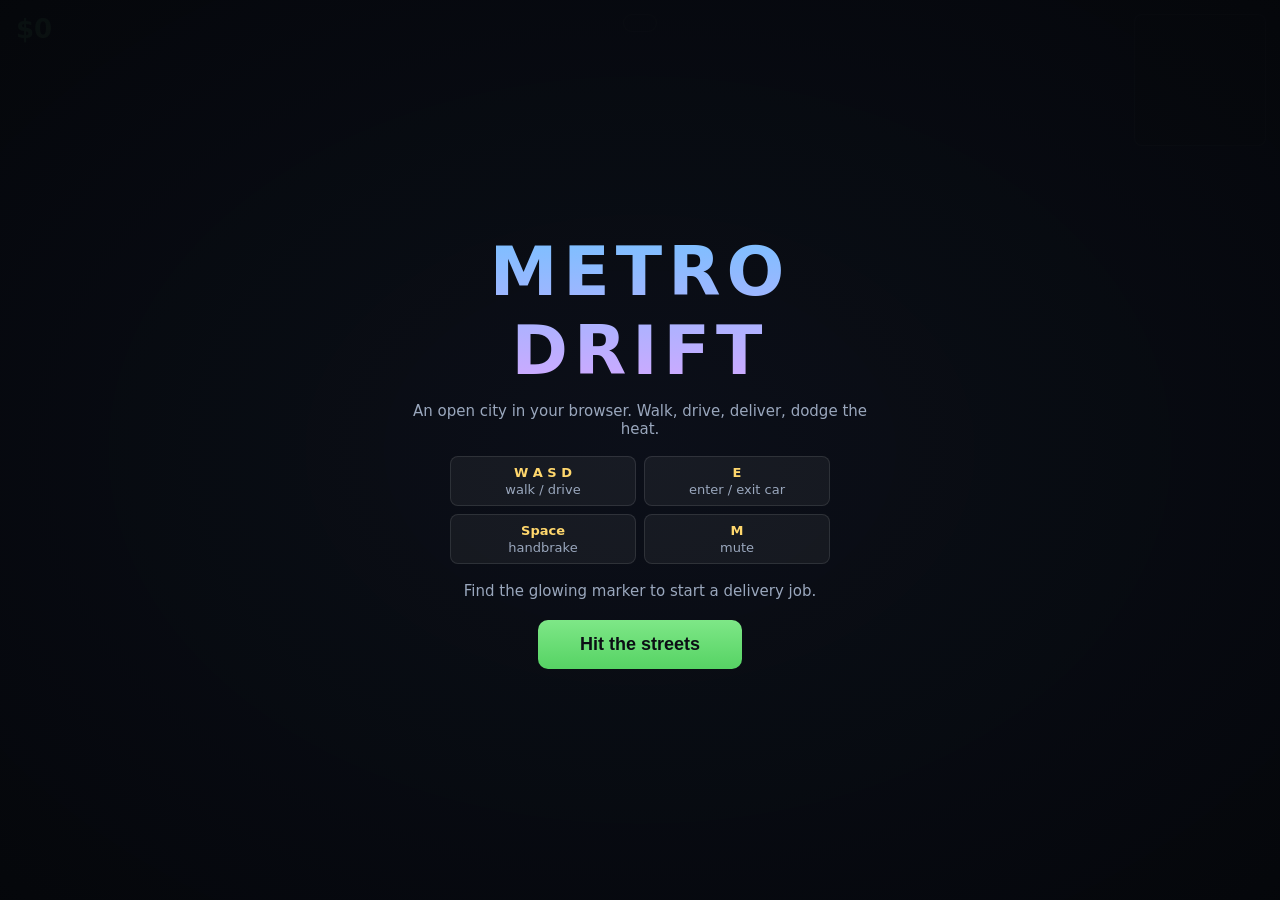
==== index.html @ d57b030f "Initial commit: Metro Drift, an open-city browser driving game Top-down open city rendered on canvas" ====
<!DOCTYPE html>
<html lang="en">
<head>
<meta charset="UTF-8">
<meta name="viewport" content="width=device-width, initial-scale=1.0, maximum-scale=1.0, user-scalable=no">
<title>Metro Drift — open city driving in your browser</title>
<meta name="description" content="Metro Drift: a free open-city browser game. Cruise the city on foot or behind the wheel, run deliveries, and outdrive the heat.">
<link rel="stylesheet" href="style.css">
</head>
<body>
<div id="wrap">
  <canvas id="game"></canvas>

  <div id="hud">
    <div id="hud-left">
      <div id="cash">$0</div>
      <div id="heat" title="Heat"></div>
    </div>
    <div id="mission-box">
      <div id="mission-title"></div>
      <div id="mission-text"></div>
      <div id="mission-timer"></div>
    </div>
    <canvas id="minimap" width="168" height="168"></canvas>
    <div id="speed"></div>
    <div id="hint"></div>
    <div id="toast"></div>
  </div>

  <div id="overlay">
    <div id="overlay-card">
      <h1>METRO DRIFT</h1>
      <p class="tag">An open city in your browser. Walk, drive, deliver, dodge the heat.</p>
      <div class="controls-grid">
        <div><b>W A S D</b><span>walk / drive</span></div>
        <div><b>E</b><span>enter / exit car</span></div>
        <div><b>Space</b><span>handbrake</span></div>
        <div><b>M</b><span>mute</span></div>
      </div>
      <p class="tag">Find the glowing marker to start a delivery job.</p>
      <button id="start-btn">Hit the streets</button>
    </div>
  </div>

  <div id="busted" class="hidden">
    <h1>BUSTED</h1>
    <p id="busted-sub">The city takes its cut.</p>
  </div>

  <div id="touch" class="hidden">
    <div class="t-cluster left">
      <button data-k="left">◀</button>
      <button data-k="right">▶</button>
    </div>
    <div class="t-cluster right">
      <button data-k="action">E</button>
      <button data-k="brake">▼</button>
      <button data-k="gas">▲</button>
    </div>
  </div>
</div>
<script type="module" src="js/main.js"></script>
</body>
</html>
---- style.css ----
* { margin: 0; padding: 0; box-sizing: border-box; }

html, body {
  height: 100%;
  background: #0b0e14;
  color: #e8ecf3;
  font-family: "Segoe UI", system-ui, -apple-system, sans-serif;
  overflow: hidden;
  touch-action: none;
}

#wrap { position: fixed; inset: 0; }

#game { position: absolute; inset: 0; width: 100%; height: 100%; display: block; }

#hud { position: absolute; inset: 0; pointer-events: none; }

#hud-left {
  position: absolute; top: 14px; left: 16px;
  display: flex; flex-direction: column; gap: 6px;
}
#cash {
  font-size: 26px; font-weight: 700; color: #7ee787;
  text-shadow: 0 2px 6px rgba(0,0,0,.7);
}
#heat { font-size: 18px; letter-spacing: 3px; color: #ff7b72; text-shadow: 0 2px 6px rgba(0,0,0,.7); }
#heat .cold { color: rgba(255,255,255,.18); }

#mission-box {
  position: absolute; top: 14px; left: 50%; transform: translateX(-50%);
  text-align: center; max-width: min(520px, 80vw);
  background: rgba(10,14,22,.72); border: 1px solid rgba(255,255,255,.12);
  border-radius: 10px; padding: 8px 16px; backdrop-filter: blur(4px);
}
#mission-box:empty, #mission-box.hidden { display: none; }
#mission-title { font-weight: 700; color: #ffd76d; font-size: 15px; }
#mission-text { font-size: 13px; color: #cdd6e4; }
#mission-timer { font-size: 15px; font-weight: 700; color: #79c0ff; }
#mission-timer.low { color: #ff7b72; }

#minimap {
  position: absolute; top: 14px; right: 14px;
  border: 1px solid rgba(255,255,255,.18); border-radius: 8px;
  background: rgba(8,10,16,.8);
  width: 132px; height: 132px;
}

#speed {
  position: absolute; bottom: 18px; right: 20px;
  font-size: 30px; font-weight: 800; color: #e8ecf3;
  text-shadow: 0 2px 8px rgba(0,0,0,.8);
}
#speed small { font-size: 13px; font-weight: 400; color: #9aa7bd; }

#hint {
  position: absolute; bottom: 18px; left: 50%; transform: translateX(-50%);
  font-size: 14px; color: #cdd6e4; background: rgba(10,14,22,.72);
  border-radius: 8px; padding: 6px 14px; border: 1px solid rgba(255,255,255,.1);
}
#hint:empty { display: none; }

#toast {
  position: absolute; top: 22%; left: 50%; transform: translateX(-50%);
  font-size: 24px; font-weight: 800; color: #7ee787;
  text-shadow: 0 2px 10px rgba(0,0,0,.85); opacity: 0; transition: opacity .25s;
}
#toast.show { opacity: 1; }

#overlay {
  position: absolute; inset: 0; display: flex; align-items: center; justify-content: center;
  background: radial-gradient(ellipse at center, rgba(12,16,26,.88), rgba(5,7,11,.97));
  z-index: 10;
}
#overlay.hidden { display: none; }
#overlay-card { text-align: center; padding: 28px; max-width: 520px; }
#overlay-card h1 {
  font-size: clamp(40px, 9vw, 68px); letter-spacing: 6px; font-weight: 900;
  background: linear-gradient(180deg, #79c0ff, #d2a8ff);
  -webkit-background-clip: text; background-clip: text; color: transparent;
}
.tag { color: #9aa7bd; margin: 12px 0; font-size: 15px; }
.controls-grid {
  display: grid; grid-template-columns: 1fr 1fr; gap: 8px; margin: 18px auto; max-width: 380px;
}
.controls-grid div {
  background: rgba(255,255,255,.05); border: 1px solid rgba(255,255,255,.1);
  border-radius: 8px; padding: 8px; font-size: 13px;
}
.controls-grid b { display: block; color: #ffd76d; margin-bottom: 2px; }
.controls-grid span { color: #9aa7bd; }
#start-btn {
  pointer-events: auto; cursor: pointer; margin-top: 8px;
  font-size: 18px; font-weight: 700; color: #0b0e14;
  background: linear-gradient(180deg, #7ee787, #56d364);
  border: none; border-radius: 10px; padding: 14px 42px;
}
#start-btn:hover { filter: brightness(1.1); }

#busted {
  position: absolute; inset: 0; display: flex; flex-direction: column;
  align-items: center; justify-content: center; z-index: 9;
  background: rgba(40, 8, 8, .55); backdrop-filter: blur(2px);
}
#busted.hidden { display: none; }
#busted h1 { font-size: clamp(48px, 12vw, 96px); color: #ff7b72; letter-spacing: 10px; font-weight: 900; text-shadow: 0 4px 20px rgba(0,0,0,.8); }
#busted p { color: #e8ecf3; margin-top: 8px; }

#touch { position: absolute; inset: 0; pointer-events: none; z-index: 8; }
#touch.hidden { display: none; }
.t-cluster { position: absolute; bottom: 24px; display: flex; gap: 12px; pointer-events: auto; }
.t-cluster.left { left: 18px; }
.t-cluster.right { right: 18px; align-items: flex-end; }
#touch button {
  width: 64px; height: 64px; border-radius: 50%;
  background: rgba(255,255,255,.1); border: 1px solid rgba(255,255,255,.25);
  color: #e8ecf3; font-size: 22px; font-weight: 700;
}
#touch button[data-k="gas"] { height: 84px; background: rgba(126,231,135,.18); }
#touch button[data-k="brake"] { background: rgba(255,123,114,.18); }
#touch button:active { background: rgba(255,255,255,.3); }
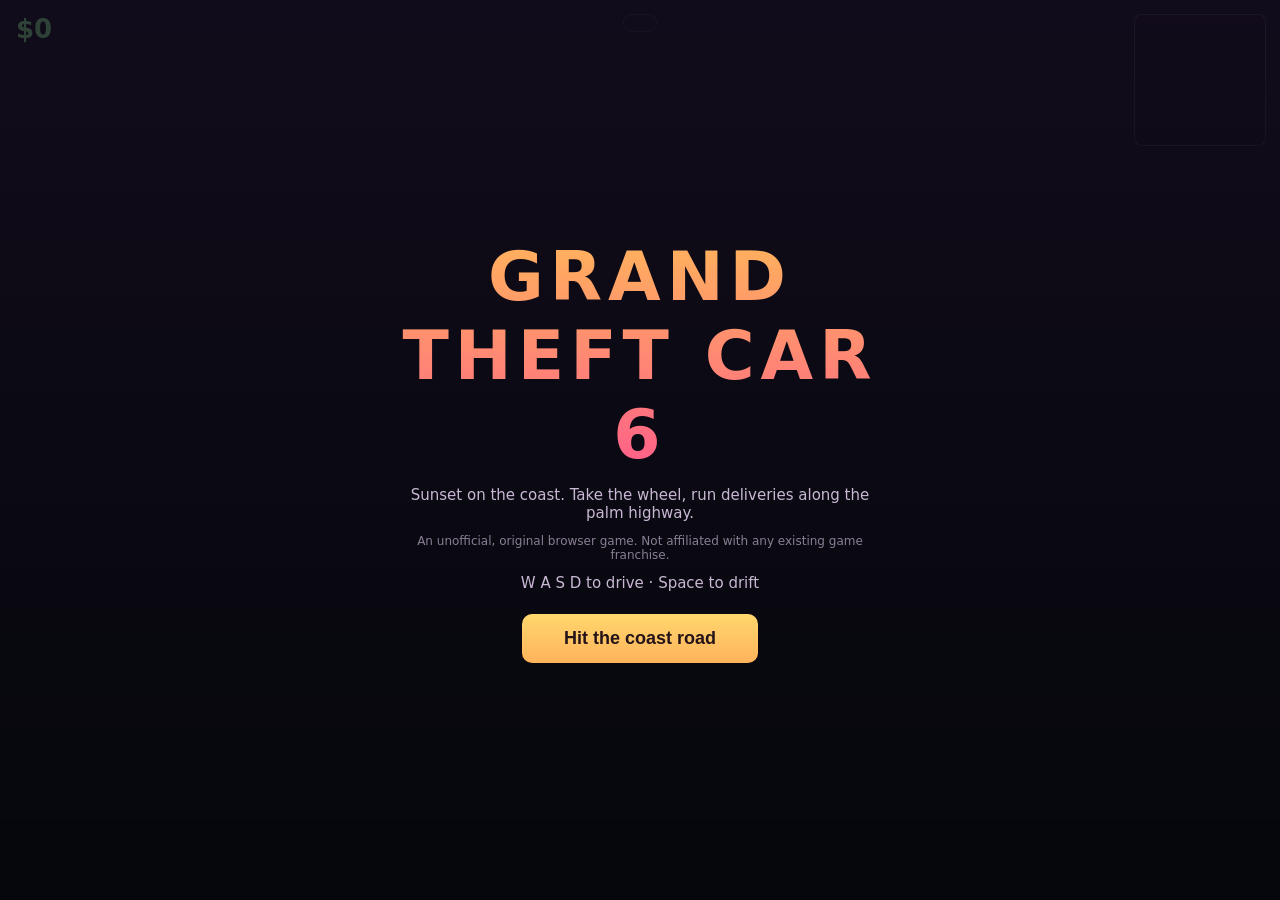
==== commit 96722481: "Make 3D mode the main page; 2D prototype moves to arcade.html" ====
--- a/index.html
+++ b/index.html
@@ -3,62 +3,65 @@
 <head>
 <meta charset="UTF-8">
 <meta name="viewport" content="width=device-width, initial-scale=1.0, maximum-scale=1.0, user-scalable=no">
-<title>Metro Drift — open city driving in your browser</title>
-<meta name="description" content="Metro Drift: a free open-city browser game. Cruise the city on foot or behind the wheel, run deliveries, and outdrive the heat.">
-<link rel="stylesheet" href="style.css">
+<title>Grand Theft Car 6 — coastal city drive</title>
+<style>
+  * { margin: 0; padding: 0; box-sizing: border-box; }
+  html, body { height: 100%; overflow: hidden; background: #0b0e14; font-family: "Segoe UI", system-ui, sans-serif; color: #e8ecf3; }
+  #app { position: fixed; inset: 0; }
+  #hud { position: absolute; inset: 0; pointer-events: none; }
+  #cash { position: absolute; top: 14px; left: 16px; font-size: 26px; font-weight: 700; color: #7ee787; text-shadow: 0 2px 6px rgba(0,0,0,.7); }
+  #mission-box { position: absolute; top: 14px; left: 50%; transform: translateX(-50%); text-align: center; max-width: min(520px, 80vw);
+    background: rgba(10,14,22,.72); border: 1px solid rgba(255,255,255,.12); border-radius: 10px; padding: 8px 16px; backdrop-filter: blur(4px); }
+  #mission-title { font-weight: 700; color: #ffd76d; font-size: 15px; }
+  #mission-text { font-size: 13px; color: #cdd6e4; }
+  #mission-timer { font-size: 15px; font-weight: 700; color: #79c0ff; }
+  #mission-timer.low { color: #ff7b72; }
+  #speed { position: absolute; bottom: 18px; right: 20px; font-size: 30px; font-weight: 800; text-shadow: 0 2px 8px rgba(0,0,0,.8); }
+  #speed small { font-size: 13px; font-weight: 400; color: #9aa7bd; }
+  #minimap { position: absolute; top: 14px; right: 14px; border: 1px solid rgba(255,255,255,.18); border-radius: 8px; background: rgba(8,10,16,.8); width: 132px; height: 132px; }
+  #toast { position: absolute; top: 22%; left: 50%; transform: translateX(-50%); font-size: 24px; font-weight: 800; color: #7ee787; text-shadow: 0 2px 10px rgba(0,0,0,.85); opacity: 0; transition: opacity .25s; }
+  #toast.show { opacity: 1; }
+  #hint { position: absolute; bottom: 18px; left: 50%; transform: translateX(-50%); font-size: 14px; color: #cdd6e4; background: rgba(10,14,22,.72); border-radius: 8px; padding: 6px 14px; border: 1px solid rgba(255,255,255,.1); }
+  #hint:empty { display: none; }
+  #overlay { position: absolute; inset: 0; display: flex; align-items: center; justify-content: center; background: linear-gradient(180deg, rgba(20,12,30,.75), rgba(5,7,11,.95)); z-index: 10; }
+  #overlay.hidden { display: none; }
+  #overlay-card { text-align: center; padding: 28px; max-width: 540px; }
+  #overlay-card h1 { font-size: clamp(40px, 9vw, 68px); letter-spacing: 6px; font-weight: 900;
+    background: linear-gradient(180deg, #ffb35c, #ff5e8a); -webkit-background-clip: text; background-clip: text; color: transparent; }
+  .tag { color: #c9b8d4; margin: 12px 0; font-size: 15px; }
+  #start-btn { pointer-events: auto; cursor: pointer; margin-top: 10px; font-size: 18px; font-weight: 700; color: #241318;
+    background: linear-gradient(180deg, #ffd76d, #ffb35c); border: none; border-radius: 10px; padding: 14px 42px; }
+  #start-btn:hover { filter: brightness(1.08); }
+  @media (max-width: 700px) {
+    #minimap { width: 92px; height: 92px; }
+    #mission-box { top: 108px; max-width: 92vw; }
+    #speed { font-size: 22px; }
+  }
+</style>
 </head>
 <body>
-<div id="wrap">
-  <canvas id="game"></canvas>
-
-  <div id="hud">
-    <div id="hud-left">
-      <div id="cash">$0</div>
-      <div id="heat" title="Heat"></div>
-    </div>
-    <div id="mission-box">
-      <div id="mission-title"></div>
-      <div id="mission-text"></div>
-      <div id="mission-timer"></div>
-    </div>
-    <canvas id="minimap" width="168" height="168"></canvas>
-    <div id="speed"></div>
-    <div id="hint"></div>
-    <div id="toast"></div>
+<div id="app"></div>
+<div id="hud">
+  <div id="cash">$0</div>
+  <div id="mission-box">
+    <div id="mission-title"></div>
+    <div id="mission-text"></div>
+    <div id="mission-timer"></div>
   </div>
-
-  <div id="overlay">
-    <div id="overlay-card">
-      <h1>METRO DRIFT</h1>
-      <p class="tag">An open city in your browser. Walk, drive, deliver, dodge the heat.</p>
-      <div class="controls-grid">
-        <div><b>W A S D</b><span>walk / drive</span></div>
-        <div><b>E</b><span>enter / exit car</span></div>
-        <div><b>Space</b><span>handbrake</span></div>
-        <div><b>M</b><span>mute</span></div>
-      </div>
-      <p class="tag">Find the glowing marker to start a delivery job.</p>
-      <button id="start-btn">Hit the streets</button>
-    </div>
-  </div>
-
-  <div id="busted" class="hidden">
-    <h1>BUSTED</h1>
-    <p id="busted-sub">The city takes its cut.</p>
-  </div>
-
-  <div id="touch" class="hidden">
-    <div class="t-cluster left">
-      <button data-k="left">◀</button>
-      <button data-k="right">▶</button>
-    </div>
-    <div class="t-cluster right">
-      <button data-k="action">E</button>
-      <button data-k="brake">▼</button>
-      <button data-k="gas">▲</button>
-    </div>
+  <canvas id="minimap" width="168" height="168"></canvas>
+  <div id="speed"></div>
+  <div id="hint"></div>
+  <div id="toast"></div>
+</div>
+<div id="overlay">
+  <div id="overlay-card">
+    <h1>GRAND THEFT CAR 6</h1>
+    <p class="tag">Sunset on the coast. Take the wheel, run deliveries along the palm highway.</p>
+    <p class="tag" style="font-size:12px;color:#8a7f94">An unofficial, original browser game. Not affiliated with any existing game franchise.</p>
+    <p class="tag">W A S D to drive · Space to drift</p>
+    <button id="start-btn">Hit the coast road</button>
   </div>
 </div>
-<script type="module" src="js/main.js"></script>
+<script type="module" src="js/main3d.js"></script>
 </body>
 </html>
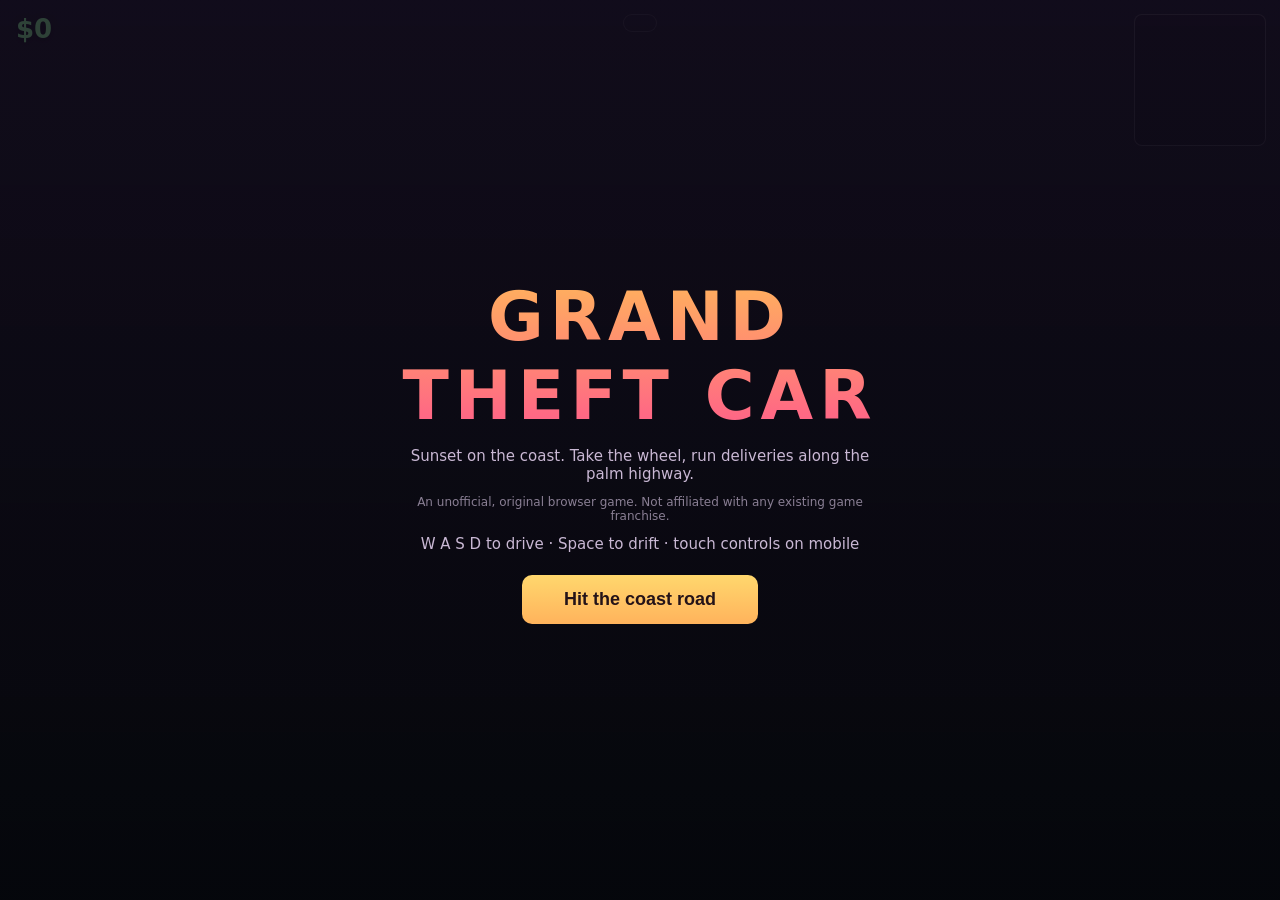
==== commit 73e4b32f: "Tune 3D feel, add touch controls, fix minimap, rename to Grand Theft Car - Acceleration/braking now " ====
--- a/index.html
+++ b/index.html
@@ -3,7 +3,7 @@
 <head>
 <meta charset="UTF-8">
 <meta name="viewport" content="width=device-width, initial-scale=1.0, maximum-scale=1.0, user-scalable=no">
-<title>Grand Theft Car 6 — coastal city drive</title>
+<title>Grand Theft Car — coastal city drive</title>
 <style>
   * { margin: 0; padding: 0; box-sizing: border-box; }
   html, body { height: 100%; overflow: hidden; background: #0b0e14; font-family: "Segoe UI", system-ui, sans-serif; color: #e8ecf3; }
@@ -32,10 +32,22 @@
   #start-btn { pointer-events: auto; cursor: pointer; margin-top: 10px; font-size: 18px; font-weight: 700; color: #241318;
     background: linear-gradient(180deg, #ffd76d, #ffb35c); border: none; border-radius: 10px; padding: 14px 42px; }
   #start-btn:hover { filter: brightness(1.08); }
+  #touch { display: none; }
+  #touch .tcluster { position: absolute; bottom: 84px; display: flex; gap: 14px; pointer-events: auto; }
+  #touch .left { left: 18px; }
+  #touch .right { right: 18px; align-items: flex-end; }
+  #touch button { width: 68px; height: 68px; border-radius: 50%; border: 1px solid rgba(255,255,255,.25);
+    background: rgba(20,26,38,.6); color: #e8ecf3; font-size: 24px; font-weight: 700; touch-action: none; user-select: none; -webkit-user-select: none; }
+  #touch button:active { background: rgba(255,183,92,.55); }
+  #touch .drift { width: 84px; font-size: 14px; letter-spacing: 1px; color: #ffd76d; }
+  @media (pointer: coarse) {
+    #touch { display: block; }
+    #hint { display: none; }
+  }
   @media (max-width: 700px) {
     #minimap { width: 92px; height: 92px; }
     #mission-box { top: 108px; max-width: 92vw; }
-    #speed { font-size: 22px; }
+    #speed { font-size: 22px; bottom: 12px; right: 14px; }
   }
 </style>
 </head>
@@ -52,13 +64,24 @@
   <div id="speed"></div>
   <div id="hint"></div>
   <div id="toast"></div>
+  <div id="touch">
+    <div class="tcluster left">
+      <button data-k="left" aria-label="Steer left">&#9664;</button>
+      <button data-k="right" aria-label="Steer right">&#9654;</button>
+    </div>
+    <div class="tcluster right">
+      <button class="drift" data-k="brake" aria-label="Handbrake">DRIFT</button>
+      <button data-k="up" aria-label="Accelerate">&#9650;</button>
+      <button data-k="down" aria-label="Brake and reverse">&#9660;</button>
+    </div>
+  </div>
 </div>
 <div id="overlay">
   <div id="overlay-card">
-    <h1>GRAND THEFT CAR 6</h1>
+    <h1>GRAND THEFT CAR</h1>
     <p class="tag">Sunset on the coast. Take the wheel, run deliveries along the palm highway.</p>
     <p class="tag" style="font-size:12px;color:#8a7f94">An unofficial, original browser game. Not affiliated with any existing game franchise.</p>
-    <p class="tag">W A S D to drive · Space to drift</p>
+    <p class="tag">W A S D to drive · Space to drift · touch controls on mobile</p>
     <button id="start-btn">Hit the coast road</button>
   </div>
 </div>
